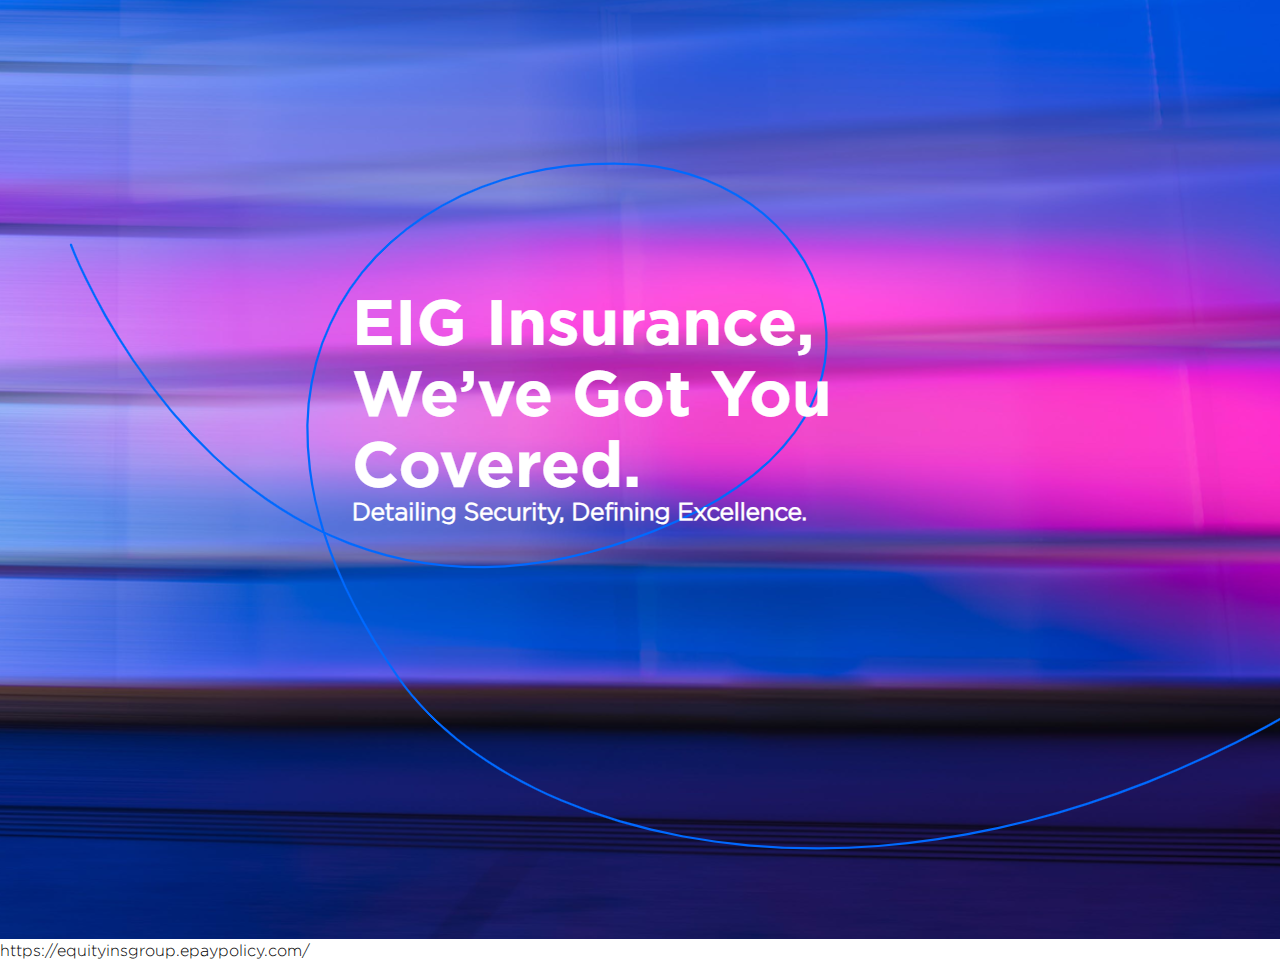
==== borrador.html @ a41b9a10 "first commit" ====
<!DOCTYPE html>
<html lang="en">
<head>
  <meta charset="UTF-8">
  <meta name="viewport" content="width=device-width, initial-scale=1.0">
  <link rel="stylesheet" href="./style/style.css" />
  <title>Document</title>
</head>
<body>
  <div class="prueba">
    <img src="./assets/img-index1.png">
    
  </div>
</body>
</html>
https://equityinsgroup.epaypolicy.com/
---- style/style.css ----
@font-face {
  font-family: "arial-bold";
  src: url("../fonts/Arial\ Bold.ttf");
  font-style: normal;
  font-weight: normal;
}
@font-face {
  font-family: "gotham-bold";
  src: url("../fonts/Gotham-Bold.otf");
  font-style: normal;
  font-weight: normal;
}
@font-face {
  font-family: "gotham-book";
  src: url("../fonts/Gotham-Book.otf");
  font-style: normal;
  font-weight: normal;
}
@font-face {
  font-family: "gotham-light";
  src: url("../fonts/Gotham-Light.otf");
  font-style: normal;
  font-weight: normal;
}
@font-face {
  font-family: "gotham-medium";
  src: url("../fonts/Gotham-Medium.otf");
  font-style: normal;
  font-weight: normal;
}

* {
  margin: 0px;
  padding: 0px;
}
body {
  font-family: "gotham-light";
}
header {
  background-color: black;
  position: fixed;
  width: 100%;
  top: 0px;
  z-index: 1000;
}
.broker-main {
  background-image: url(../assets/index.png);
  background-position: end;
  background-size: cover;
  background-repeat: no-repeat;
  height: 95vh;
}
.index-bg-line {
  position: relative;
  top: 68px;
  width: 83%;
}
.logo {
  width: 70%;
}
.menu-nav {
  width: 90%;
}

.collapse {
  justify-content: end;
}
.navbar-toggler {
  border: 2px solid white;
  margin-left: 10px;
}
.nav-link {
  color: white;
  font-weight: 300;
  margin: 0px 10px;
}
.nav-link:hover {
  color: #0068fc;
  font-weight: bold;
}
.quote {
  background-color: white;
  font-weight: bold;
  font-family: "gotham-bold";
  color: black;
  letter-spacing: 0px;
  text-align: center;
  padding: 8px 15px;
  width: 138px;
  border-radius: 25px;
  text-decoration: none;
}
.quote :hover {
  color: #0068fc;
}
.nav-link:focus {
  color: #0068fc !important;
}
a:hover {
  color: #0068fc !important;
}
.mobile-quote {
  display: none;
}
.main-slogan__container {
  margin-top: 45px;
}
.slogan-container {
  color: white;
  position: relative;
  top: 16.3rem;
  left: 19rem;
  width: 500px;
  font-size: 1.5rem;
  z-index: 100;
}
.slogan-container h1 {
  font-size: 3rem;
  font-family: "gotham-bold";
}
.slogan-container p {
  font-weight: bold;
}
.mobile-content {
  display: none;
}

/*QUOTE SECTION*/
.quote-header {
  display: flex;
  justify-content: space-between;
  align-items: center;
  padding: 10px;
  position: sticky;
  top: 0px;
  background-color: #0068fc;
}
.quote-bg {
  background-color: #0069ff;
}
.quote-tips_container {
  display: grid;
  grid-template-columns: repeat(3, 1fr);
  grid-template-rows: repeat(2, 1fr);
  justify-items: center;
}

.quote-tip {
  display: flex;
  flex-direction: column;
  align-items: center;
  justify-content: center;
  padding: 25px;
  color: white;
}
.quote-tip h4 {
  text-align: center;
  font-family: "gotham-book";
  font-weight: bold;
  font-size: 1.1rem;
}
.quote-tip p {
  text-align: center;
  padding: 0px 5rem;
  margin-top: 20px;
}
.quote-img {
  width: 12%;
  margin-bottom: 12px;
}
.first-quote {
  padding: 100px;
}
.label-container {
  display: flex;
  justify-content: space-evenly;
}
.label-container input {
  width: 400px;
  height: 50px;
  margin: 10px 0px;
  border-radius: 20px;
  border: none;
  outline: none;
}
.label-container label {
  color: white;
}
.form-container {
  display: flex;
  width: 75%;
  align-items: center;
  margin-top: 100px;
}
.form-container p {
  font-family: "gotham-bold";
  font-weight: bold;
  text-align: center;
  font-size: 2.5rem;
  margin-bottom: 20px;
  margin-right: 60px;
}
.refered-container {
  display: flex;
  justify-content: center;
}
.refered-container input {
  width: 825px;
  border-radius: 20px;
  outline: none;
  border: none;
  height: 50px;
  margin: 10px 5px;
}
.refered-container {
  color: white;
}
.text-area {
  height: 150px !important;
}
.form-paragraph {
  display: flex;
  justify-content: center;
}
.form-paragraph p {
  color: white;
  font-size: 14px;
  font-family: "gotham-light";
  font-weight: 100;
  text-align: left;
}
.form-section {
  display: flex;
  justify-content: center;
  margin-top: 30px;
}

.mailing span {
  color: white;
  margin-left: 2px;
  position: relative;
  bottom: 3px;
}
.mailing input {
  color: white;
}
.button-container {
  display: flex;
  justify-content: center;
}
.button-container input {
  width: 200px;
  background: white;
  color: black;
  font-family: "gotham-medium";
  border-radius: 20px;
  padding: 10px 0px;
  border: none;
  outline: none;
}

.contact {
  background: #0068fc;
}
.bi-arrow-down-short {
  font-size: 1.5rem;
  color: white;
  animation: drop-down 1s ease infinite;
}
@keyframes drop-down {
  0% {
    transform: translateY(10px);
  }
  25% {
    transform: translateY(0px);
  }
  100% {
    transform: translateY(10px);
  }
}
.icon-container {
  display: flex;
  justify-content: center;
  position: relative;
  top: 438px;
}
.contact-message__container {
  display: flex;
  justify-content: center;
  align-items: center;
  position: relative;
  top: 300px;
  color: white;
  padding: 0px 200px;
  text-align: center;
  font-size: 3rem;
}

/*slider*/
.slider-section {
  padding: 30px;
  margin: 4rem 0;
}
.slider-section h1 {
  font-size: 4rem;
  color: black;
  font-family: "gotham-bold";
  text-align: center;
}
.slider-section h5 {
  color: #0068fc;
  text-align: center;
  font-family: "gotham-bold";
  font-size: 2rem;
}
.carousel-control-prev-icon {
  background-image: url(../assets/chevron.left.png);
}
.carousel-dark .carousel-control-next-icon,
.carousel-dark .carousel-control-prev-icon {
  filter: none;
}
.carousel-control-next-icon,
.carousel-control-prev-icon {
  width: 4rem;
  height: 7rem;
}
.carousel-control-next-icon {
  background-image: url(../assets/chevron.righ.png);
}
.card-wrapper {
  display: flex;
  justify-content: center;
}
.card {
  margin: 20px 0px;
  border: none;
  width: 25%;
  display: flex;
  flex-direction: column;
  align-items: center;
  justify-content: baseline;
  height: 450px;
}
.card-image {
  width: 300px;
  height: 300px;
  border-radius: 5px;
}
.card h4 {
  font-size: 1.2rem;
  color: black;
  font-family: "gotham-bold";
  margin-top: 10px;
}
.card p {
  text-align: center;
  width: 80%;
  color: #0069ff;
  margin-top: 5px;
  font-family: "gotham-book";
  padding: 0px 24px;
  font-size: 15px;
}

.slider-button__container {
  display: flex;
  justify-content: center;
}
.slider-quote {
  background-color: #0068fc;
  border-radius: 30px;
  color: white;
  padding: 10px 15px;
  font-family: "gotham-book";
  outline: none;
  border: none;
  margin: 15px;
}

/* win-section */
.win-section {
  background-color: #e8e8e8;
  padding-top: 200px;
  padding-bottom: 50px;
  height: 95vh;
}
.win-section .card-wrapper {
  height: 420px;
}
.win-section h2 {
  color: black;
  font-family: "gotham-bold";
  font-size: 3rem;
  text-align: center;
}
.win-section p {
  color: #0068fc;
  font-family: "gotham-medium";
  text-align: center;
  font-size: 1.7rem;
  padding: 0px 50px;
}

.slick-list {
  position: relative;
  display: flex;
  align-items: center;
  width: fit-content;
  padding: 10px 0px;
  margin: 0px auto;
  max-width: 95vw;
  overflow: hidden;
}
.slick-track {
  position: relative;
  top: 0;
  left: 0;
  display: flex;
  justify-content: center;
  transition: 0.5s ease-in-out;
}
.slick {
  position: relative;
  width: 350px;
  padding: 0 18px;
  float: left;
  box-sizing: border-box;
  display: flex;
  flex-direction: column;
  align-items: center;
  height: 100%;
  margin: 15px;
}
.star {
  width: 45%;
}
.slick h4 {
  color: #0068fc;
  font-family: "gotham-bold";
  margin-top: 10px;
  font-size: 1.1rem;
}

.slick h6 {
  font-family: "gotham-bold";
}

/* buttons */

.slick-arrow {
  border-radius: 30px;
  background-color: #fff;
  position: absolute;
  z-index: 4;
  width: 48px;
  height: 48px;
  text-align: center;
  box-shadow: 0 2px 5px 0 rgba(0, 0, 0, 0.15);
  border: 0;
  cursor: pointer;
}
.slick-arrow:focus {
  outline: 0;
}
.slick-arrow svg {
  width: 12px;
  height: 100%;
  color: rgba(0, 0, 0, 0.7);
}
.slick-prev {
  left: 0px;
}
.slick-next {
  right: 0px;
}
.slick p {
  color: black;
  font-size: 0.9rem;
  padding: 0px;
  font-family: "gotham-light";
}

/*find section*/
.find {
  padding: 80px;
}
.find h2 {
  color: #0069ff;
  font-size: 3rem;
  text-align: center;
  font-family: "gotham-bold";
}
.find p {
  font-size: 1.3rem;
  text-align: center;
  padding: 0px 100px;
  font-family: "gotham-book";
  margin-bottom: 50px;
}
.agent-container {
  display: grid;
  grid-template-columns: repeat(4, 1fr);
}
.agent-item {
  padding: 20px;
}
.agent-item h5 {
  color: #0068fc;
  font-family: "gotham-bold";
  text-align: center;
}
.agent-item h6 {
  text-align: center;
  font-size: 1rem;
  font-family: "gotham-bold";
}
.agent-item p {
  color: black;
  text-align: center;
  font-size: 1rem;
  font-weight: 100;
  font-family: "gotham-light";
  padding: 0;
  margin: 0;
}
.map-container {
  display: flex;
  justify-content: center;
}

/*form-quote section*/
.quote-form__section {
  background-color: black;
  height: 95vh;
  color: white;
  display: flex;
  flex-direction: column;
  align-items: center;
  justify-content: center;
}
.quote-form__section h2 {
  font-size: 3rem;
  font-family: "gotham-bold";
  margin-bottom: 50px;
}
.quote-form__section h4 {
  font-family: "gotham-bold";
}
.quote-form__section input {
  background-color: black;
  border: none;
  border-bottom: 2px solid white;
  width: 600px;
}
.quote-form__section .black-button {
  background-color: #0068fc;
  color: white;
  outline: none;
  border: none;
  width: 170px;
  margin: 50px 0px;
}
label {
  display: inline-block;
  font-size: 1.5rem;
  font-family: "gotham-bold";
}

/*companie-section*/
.companie-section {
  color: white;
  background-color: #919191;
  padding: 120px 20px;
  display: flex;
  flex-direction: column;
  align-items: center;
}
.companie-section h4 {
  font-size: 1.8rem;
  font-family: "gotham-book";
  text-align: center;
  font-weight: bold;
  margin-bottom: 60px;
}
.companie-container {
  display: flex;
  justify-content: space-evenly;
  align-items: center;
}
.companie-items {
  display: grid;
  grid-template-columns: repeat(3, 1fr);
  grid-template-rows: repeat(3, 1fr);
  justify-items: center;
  align-items: center;
  gap: 20px;
  width: 70%;
}
.companie-items img {
  width: 70%;
}
.companie-text h2 {
  font-size: 3.3rem;
  font-family: "gotham-bold";
}

.companie-text {
  display: flex;
  flex-direction: column;
  margin-left: 30px;
}
.companie-text p {
  font-size: 1.2rem;
}

.companie-button {
  color: #0068fc;
  background-color: white;
  border: none;
  border-radius: 30px;
  padding: 10px 30px;
  font-family: "gotham-bold";
  margin-top: 50px;
}

/*contact section*/
.contact-section {
  background-color: #0068fc;
}

footer {
  background-color: black;
  padding: 30px 0px;
  display: flex;
  justify-content: space-around;
  align-items: center;
  color: white;
}
footer img {
  width: 10%;
}
.data-footer div {
  display: flex;
}
.data-footer i {
  margin: 0px 10px;
}
.button-footer {
  height: 120px;
  display: flex;
  flex-direction: column;
  justify-content: space-around;
}
.link-footer {
  background-color: #0069ff;
  color: white;
  text-align: center;
  font-weight: bold;
  font-family: "gotham-bold";
  padding: 8px 15px;
  width: 138px;
  border-radius: 25px;
  text-decoration: none;
}
.link-footer:hover {
  color: black;
}
/*media queries*/

@media only screen and (min-width: 1400px) and (max-width: 1600px) {
  .navbar-expand-lg .navbar-collapse {
    width: 100%;
    justify-content: space-around;
  }
  .slogan-container {
    top: 11.5rem;
    left: 15.5rem;
  }

  .slogan-container {
    font-size: 1.2rem;
  }

  .form-container {
    width: 65%;
  }
  .slider-section {
    margin-top: 80px;
  }
  .slider-section h1 {
    font-size: 3.5rem;
  }
  .card {
    margin: 0;
  }
  .card-image {
    width: 250px;
    height: 250px;
  }
  .card p {
    padding: 0px;
  }
  .slider-quote {
    margin: 0;
  }
  .slick {
    width: 260px;
  }
  .slick h4 {
    font-size: 1rem;
    text-align: center;
  }
  .carousel-control-prev-icon {
    width: 3rem;
    height: 6rem;
  }
  .carousel-control-next-icon,
  .carousel-control-prev-icon {
    width: 3rem;
    height: 6rem;
  }
  .win-section {
    padding-top: 40px;
    padding-bottom: 30px;
    margin-top: 100px;
  }
  .win-section .card-wrapper {
    height: 557px;
  }
  .companie-items {
    gap: 15px;
    width: 50%;
  }
  .companie-text h2 {
    font-size: 3rem;
  }
  .companie-button {
    margin-top: 25px;
  }
  .nav-link {
    margin: 0px 8px;
    font-size: 0.8rem;
  }
  .quote {
    width: 120px;
  }
  .logo {
    width: 90%;
  }
}

@media only screen and (min-width: 1200px) and (max-width: 1399px) {
  .slogan-container {
    font-size: 1.6rem;
    width: 450px;
    top: 5rem;
    left: 13.5rem;
  }
  .slogan-container h1 {
    font-size: 2.5rem;
  }
  .form-container {
    width: 60%;
  }
  .label-container input {
    width: 300px;
  }
  .refered-container input {
    width: 635px;
  }
  .quote-tips_container {
    grid-template-columns: repeat(2, 1fr);
    grid-template-rows: repeat(3, 1fr);
  }

  .card-image {
    width: 250px;
    height: 250px;
  }
  .card p {
    width: 100%;
    padding: 0px 10px;
  }
  .agent-container {
    grid-template-columns: repeat(3, 1fr);
  }
  .companie-items {
    gap: 10px;
    width: 40%;
  }
  footer {
    flex-direction: column;
    align-items: center;
  }
}

@media only screen and (min-width: 991px) and (max-width: 1199px) {
  .slogan-container h1 {
    font-size: 2.3rem;
  }
  .slogan-container {
    font-size: 1.1rem;
    width: 450px;
    top: 6.8rem;
    left: 15.6rem;
  }

  .label-container {
    justify-content: center;
  }
  .label-container input {
    width: 300px;
  }
  .refered-container input {
    width: 600px;
  }
  .quote-tips_container {
    grid-template-columns: repeat(2, 1fr);
    grid-template-rows: repeat(3, 1fr);
  }
  /*carousel*/

  .card {
    width: 35%;
  }

  .card-image {
    width: 250px;
    height: 250px;
  }
  .card p {
    width: 100%;
    padding: 0px;
  }
  .agent-container {
    grid-template-columns: repeat(3, 1fr);
  }
  .mailing {
    padding-left: 20px;
  }
  .companie-section {
    padding: 100px 20px;
  }
  .companie-items {
    gap: 15px;
    width: 50%;
  }

  .companie-text h2 {
    font-size: 3rem;
  }
  .companie-button {
    margin-top: 30px;
  }
  footer {
    flex-direction: column;
    align-items: center;
  }
}

@media only screen and (min-width: 300px) and (max-width: 991px) {
  .mobile-quote {
    display: flex;
    justify-content: center;
    align-items: center;
  }

  .broker-main {
    background-image: url(../assets/mobile.png);
    background-position: center center;
    height: 60vh;
    display: flex;
    flex-direction: column;
    align-items: center;
    justify-content: space-between;
    margin-top: 80px;
  }

  .main-slogan__container {
    display: none;
  }
  .navbar-brand {
    display: flex;
    justify-content: center;
  }
  .nav-link {
    font-size: 0.8rem;
  }
  .logo {
    width: 100%;
    margin: 0;
  }
  .quote {
    width: 118px;
    margin: 10px 0px;
    font-size: 0.7rem;
  }
  .mobile-content {
    display: block;
    background-color: #0069ff;
    color: white;
    display: flex;
    justify-content: center;
    align-items: center;
    padding: 20px;
    height: 40vh;
  }
  .mobile-container {
    display: flex;
    flex-direction: column;
    align-items: center;
    padding: 10px;
  }
  .mobile-slogan__container {
    font-family: "gotham-book";
    font-size: 1.2rem;
    padding: 0px 10px;
    text-align: center;
  }

  .mobile-slogan__container h1 {
    font-size: 2rem;
    font-family: "gotham-bold";
    text-align: center;
  }
  .mobile-slogan__container p {
    text-align: center;
  }
  .first-quote {
    padding: 10px;
  }
  .form-container {
    width: 133%;
    padding: 5px;
  }
  .quote-tip {
    padding: 5px;
  }
  .quote-tip p {
    padding: 0px 5px;
  }
  .quote-tips_container {
    display: grid;
    grid-template-columns: repeat(1, 1fr);
    grid-template-rows: repeat(6, 1fr);
    justify-items: center;
  }
  .label-container input {
    width: 90%;
    height: 28px;
    margin: 0px 10px;
  }
  .label-container {
    justify-content: center;
  }
  .refered-container input {
    width: 330px;
    height: 28px;
  }
  .form-container p {
    font-size: 1rem;
    padding: 0px 5px;
  }
  .form-paragraph p {
    font-size: 10px;
    padding: 10px;
    text-align: center;
  }
  .button-container input {
    margin-top: 5px;
    padding: 5px 0px;
  }
  .radio {
    color: white;
  }
  /*carousel*/
  .slider-section h1 {
    font-size: 3rem;
  }
  .slider-section h5 {
    font-size: 1.5rem;
  }
  .carousel-control-prev-icon {
    width: 3rem;
    height: 4rem;
  }
  .carousel-control-next-icon {
    width: 3rem;
    height: 4rem;
  }
  .card {
    width: 60%;
  }

  .card-image {
    width: 250px;
    height: 250px;
  }
  .card p {
    padding: 0;
    width: 70%;
    display: flex;
    justify-content: center;
  }
  .find p {
    padding: 0px;
  }
  .agent-container {
    grid-template-columns: repeat(2, 1fr);
  }

  .map-container img {
    width: 100%;
  }
  .mailing {
    padding-left: 20px;
  }
  /*quote*/
  .quote-form__section input {
    width: 350px;
  }
  .quote-form__section label {
    font-size: 1rem;
  }
  .companie-section {
    padding: 90px 20px;
    align-items: center;
  }
  .companie-section h4 {
    margin-bottom: 30px;
  }
  .companie-container {
    flex-direction: column-reverse;
    align-items: center;
  }
  .companie-text h2 {
    text-align: center;
    font-size: 2.5rem;
  }
  .companie-text p {
    text-align: center;
  }
  .win-section {
    padding-top: 75px;
  }
  footer {
    flex-direction: column;
    align-items: center;
  }
  .data-footer {
    display: flex;
    flex-direction: column;
  }
  .data-footer div {
    margin: 0px 10px;
  }

  footer img {
    width: 25%;
    margin-bottom: 10px;
  }
  .button-footer {
    height: 133px;
    display: flex;
    flex-direction: column;
    justify-content: space-around;
  }
}
@media only screen and (min-width: 300px) and (max-width: 795px) {
  .agent-container {
    grid-template-columns: repeat(1, 1fr);
  }
}
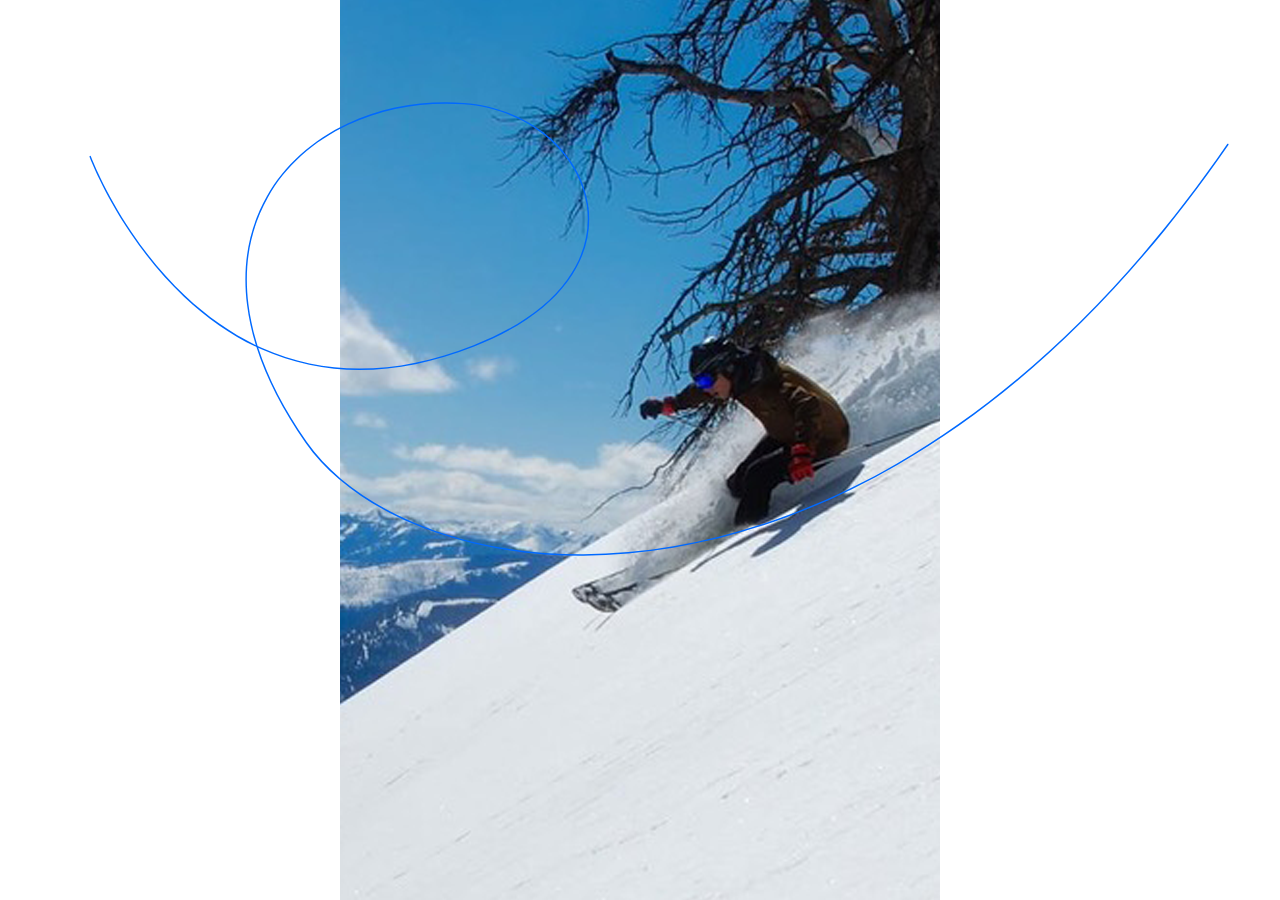
==== commit af2700cd: "add changes" ====
--- a/borrador.html
+++ b/borrador.html
@@ -8,9 +8,10 @@
 </head>
 <body>
   <div class="prueba">
-    <img src="./assets/img-index1.png">
+    
+      <img class="borrador" src="./assets/EIG_e_Stroke.svg">
+    </div>
     
   </div>
 </body>
 </html>
-https://equityinsgroup.epaypolicy.com/--- a/style/style.css
+++ b/style/style.css
@@ -43,7 +43,50 @@
   top: 0px;
   z-index: 1000;
 }
-.broker-main {
+
+/*main-carousel_section*/
+.carousel-main {
+  margin-top: 50px;
+}
+.index-1 {
+  height: 939px;
+  background-image: url(../assets/img-index1.png);
+  background-position: center;
+  background-repeat: no-repeat;
+  background-size: cover;
+  object-fit:cover ;
+}
+.index-2 {
+  height: 939px;
+  background-image: url(../assets/img-index2.png);
+  background-position: bottom;
+  background-repeat: no-repeat;
+  background-size: cover;
+  object-fit:cover ;
+}
+.index-3 {
+  height: 939px;
+  background-image: url(../assets/img-index3.png);
+  background-position: center;
+  background-repeat: no-repeat;
+  background-size: cover;
+}
+ 
+.slogan-index {
+  color: white;
+    position: relative;
+    top: 9.3rem;
+    left: 22rem;
+    width: 500px;
+    font-size: 1.5rem;
+    z-index: 100
+}
+.slogan-index h1 {
+  font-size: 4rem;
+  font-family: "gotham-bold";
+}
+ /*landing-quote__section*/
+.index-main {
   background-image: url(../assets/index.png);
   background-position: end;
   background-size: cover;
@@ -86,7 +129,6 @@
   letter-spacing: 0px;
   text-align: center;
   padding: 8px 15px;
-  width: 138px;
   border-radius: 25px;
   text-decoration: none;
 }
@@ -174,6 +216,7 @@
 .label-container {
   display: flex;
   justify-content: space-evenly;
+  margin: 10px 0px;
 }
 .label-container input {
   width: 400px;
@@ -187,18 +230,14 @@
   color: white;
 }
 .form-container {
-  display: flex;
-  width: 75%;
-  align-items: center;
-  margin-top: 100px;
+  width: 50%;
 }
 .form-container p {
-  font-family: "gotham-bold";
+  font-family: "gotham-book";
   font-weight: bold;
   text-align: center;
-  font-size: 2.5rem;
+  font-size: 1.8rem;
   margin-bottom: 20px;
-  margin-right: 60px;
 }
 .refered-container {
   display: flex;
@@ -235,7 +274,7 @@
   margin-top: 30px;
 }
 
-.mailing span {
+.mailing spam {
   color: white;
   margin-left: 2px;
   position: relative;
@@ -295,7 +334,6 @@
   text-align: center;
   font-size: 3rem;
 }
-
 /*slider*/
 .slider-section {
   padding: 30px;
@@ -322,8 +360,8 @@
 }
 .carousel-control-next-icon,
 .carousel-control-prev-icon {
-  width: 4rem;
-  height: 7rem;
+  width: 2rem;
+  height: 4rem;
 }
 .carousel-control-next-icon {
   background-image: url(../assets/chevron.righ.png);
@@ -352,6 +390,7 @@
   color: black;
   font-family: "gotham-bold";
   margin-top: 10px;
+  text-align: center;
 }
 .card p {
   text-align: center;
@@ -376,6 +415,14 @@
   outline: none;
   border: none;
   margin: 15px;
+}
+.slider-quote a {
+  color: white;
+  text-decoration: none;
+  font-family: "gotham-bold";
+}
+.slider-quote a:hover {
+  color: black!important;
 }
 
 /* win-section */
@@ -528,7 +575,9 @@
   display: flex;
   justify-content: center;
 }
-
+.map-container img {
+  width: 980px;
+}
 /*form-quote section*/
 .quote-form__section {
   background-color: black;
@@ -566,12 +615,45 @@
   font-size: 1.5rem;
   font-family: "gotham-bold";
 }
+/*difference*/
+.difference {
+  display: flex;
+  justify-content: center;
+  flex-direction: column;
+  align-items: center;
+  background-color: #0069ff;
+  padding: 120px 30px;
+  height: 90vh;
+}
+.difference-text {
+  margin-left: 50px;
+  display: flex;
+  justify-content: space-around;
+  align-items: center;  
+}
+.difference-text img {
+  width: 660px;
+}
+.difference p {
+  margin-bottom: 0px;
+  font-size: 1.6rem; 
+  color: white;
+  width: 70%;
+  padding: 10px 90px;
+}
+.difference h2 {
+  font-size: 3.5rem;
+  font-family: "gotham-bold";
+  z-index:2;
+  color: #0068fc;
+}
+
 
 /*companie-section*/
 .companie-section {
   color: white;
   background-color: #919191;
-  padding: 120px 20px;
+  padding: 65px 20px;
   display: flex;
   flex-direction: column;
   align-items: center;
@@ -598,7 +680,7 @@
   width: 70%;
 }
 .companie-items img {
-  width: 70%;
+  width: 60%;
 }
 .companie-text h2 {
   font-size: 3.3rem;
@@ -623,7 +705,9 @@
   font-family: "gotham-bold";
   margin-top: 50px;
 }
-
+.companie-button a {
+  text-decoration: none;
+}
 /*contact section*/
 .contact-section {
   background-color: #0068fc;
@@ -636,6 +720,7 @@
   justify-content: space-around;
   align-items: center;
   color: white;
+  border-top: 1px solid #393939;
 }
 footer img {
   width: 10%;
@@ -651,6 +736,7 @@
   display: flex;
   flex-direction: column;
   justify-content: space-around;
+  align-items: center;
 }
 .link-footer {
   background-color: #0069ff;
@@ -670,20 +756,44 @@
 
 @media only screen and (min-width: 1400px) and (max-width: 1600px) {
   .navbar-expand-lg .navbar-collapse {
-    width: 100%;
+    width: 113%;
     justify-content: space-around;
   }
+
+  /*index*/
+  .slogan-index {
+    top: 6.3rem;
+    left: 15rem;
+    font-size: 1.3rem;
+  }
+  .slogan-index h1 {
+    font-size: 3rem;
+  }
   .slogan-container {
-    top: 11.5rem;
-    left: 15.5rem;
-  }
-
+    top: 6.5rem;
+    left: 13.5rem;
+  }
   .slogan-container {
     font-size: 1.2rem;
   }
 
   .form-container {
     width: 65%;
+  }
+
+  .form-container {
+    width: 65%;
+  }
+  .label-container label {
+    font-size: 1.3rem;
+  }
+  .label-container input  {
+    width: 384px;
+    height: 39px;
+    margin: 10px 6px
+  }
+  .refered-container input {
+    height: 39px;
   }
   .slider-section {
     margin-top: 80px;
@@ -712,14 +822,23 @@
     text-align: center;
   }
   .carousel-control-prev-icon {
-    width: 3rem;
-    height: 6rem;
+    width: 2rem;
+    height: 4rem;
   }
   .carousel-control-next-icon,
   .carousel-control-prev-icon {
-    width: 3rem;
-    height: 6rem;
-  }
+    width: 2rem;
+    height: 4rem;
+  }
+  /*difference*/
+  .difference-text {
+    flex-direction: column;
+  }
+  .difference-text p {
+    padding: 12px 0px;
+    font-size: 1.3rem ;  }
+  /*testimonials*/
+
   .win-section {
     padding-top: 40px;
     padding-bottom: 30px;
@@ -728,14 +847,23 @@
   .win-section .card-wrapper {
     height: 557px;
   }
+  .companie-section {
+    padding: 54px 20px;
+  }
   .companie-items {
     gap: 15px;
     width: 50%;
   }
+  .companie-items img {
+    width: 60%;
+  }
+  .companie-text {
+    margin-left: 65px;
+  }
   .companie-text h2 {
-    font-size: 3rem;
-  }
-  .companie-button {
+    font-size: 2.5rem;
+  }
+  .companie-buttremon {
     margin-top: 25px;
   }
   .nav-link {
@@ -746,15 +874,47 @@
     width: 120px;
   }
   .logo {
-    width: 90%;
+    width: 84%;
+  }
+  .carousel-main {
+    margin-top:66px;
+  }
+  .index-1 {
+    background-image: url(../assets/img-index1-tablet.png);
+    background-position: bottom;
+    height: 680px;
+  }
+  .index-2 {
+    background-image: url(../assets/img-index2-tablet.png);
+    background-size: cover;
+    height: 680px;
+  }
+  .index-3 {
+    background-image: url(../assets/img-index-tablet-3.png);
+    background-size: cover;
+    background-position: bottom;
+    height: 680px;
   }
 }
 
 @media only screen and (min-width: 1200px) and (max-width: 1399px) {
+   header {
+    padding: 10px 0px ;
+   }
+   .logo {
+    width: 280px
+   }
+   .nav-link {
+    font-size: 0.9rem;
+   }
+   .quote {
+    font-size: 0.9rem;
+    width: 93px;
+   }
   .slogan-container {
-    font-size: 1.6rem;
+    font-size: 1.3rem;
     width: 450px;
-    top: 5rem;
+    top: 10rem;
     left: 13.5rem;
   }
   .slogan-container h1 {
@@ -793,9 +953,86 @@
     flex-direction: column;
     align-items: center;
   }
+  .carousel-main {
+    margin-top: 80px;
+  }
+  .index-1 {
+    background-image: url(../assets/img-index-ipad-1.png);
+    background-size: cover;
+    background-position: bottom;
+    height: 585px;
+  }
+  .index-2 {
+    background-image: url(../assets/img-index-ipad-2.png);
+    background-size: cover;
+    background-position: center;
+    height: 585px;
+  }
+  .index-3 {
+    background-image: url(../assets/img-index-ipad-3.png);
+    background-size: cover;
+    background-position: bottom;
+    height: 585px;
+  }
+  .slogan-index h1 {
+    font-size: 2.8rem;
+  }
+  .slogan-index p {
+    font-size: 1rem;
+  }
+  .slogan-index {
+    top: 4.3rem;
+    left: 16rem;
+  }
+  /*difference*/
+  .difference-text {
+    flex-direction: column;
+  }
+  .difference-text p {
+    padding: 12px 0px;
+    font-size: 1.3rem ;  }
 }
 
 @media only screen and (min-width: 991px) and (max-width: 1199px) {
+  .nav-link {
+    margin: 0;
+    font-size: 0.8rem;
+  }
+  .navbar-expand-lg .navbar-collapse {
+    width: 100%;
+  }
+  .carousel-main {
+    margin-top: 50px;
+}
+  .index-1 {
+    background-image: url(../assets/img-index-ipad-b1.png);
+    background-size: cover;
+    background-position: bottom;
+    height: 585px;
+  }
+  .index-2 {
+    background-image: url(../assets/img-index-ipad-b2.png);
+    background-size: cover;
+    background-position: center;
+    height: 585px;
+  }
+  .index-3 {
+    background-image: url(../assets/img-index-ipad-b3.png);
+    background-size: cover;
+    background-position: bottom;
+    height: 585px;
+  }
+  .slogan-index h1 {
+    font-size: 2.8rem;
+  }
+  .slogan-index p {
+    font-size: 1rem;
+  }
+  .slogan-index {
+    top: 4.3rem;
+    left: 12rem;
+  }
+  
   .slogan-container h1 {
     font-size: 2.3rem;
   }
@@ -805,6 +1042,13 @@
     top: 6.8rem;
     left: 15.6rem;
   }
+/*difference*/
+.difference-text {
+  flex-direction: column;
+}
+.difference-text p {
+  padding: 12px 0px;
+  font-size: 1.2rem ;  }
 
   .label-container {
     justify-content: center;
@@ -859,14 +1103,71 @@
   }
 }
 
-@media only screen and (min-width: 300px) and (max-width: 991px) {
+@media only screen and (min-width: 600px) and (max-width: 991px) {
+  
+  .carousel-main {
+    margin-top: 99px;
+}
+  .index-1 {
+    background-image: url(../assets/img-index-mobile-1.png);
+    background-size: cover;
+    background-position: center;
+    height: 750px;
+  }
+  .index-2 {
+    background-image:url(../assets/img-index-mobile-2.png);
+    background-size: cover;
+    background-position: center;
+    height: 750px;
+  }
+  
+  .index-3 {
+    background-image: url(../assets/img-index-mobile-3.png);
+    background-size: cover;
+    background-position: bottom;
+    height: 750px;
+  }
+  
+  .slogan-index {
+    width: 300px;
+    top: 17.3rem;
+    left: 14rem;
+    }
+    
+  
+  .slogan-index h1 {
+    font-size: 1.8rem;
+  }
+  .slogan-index p {
+    font-size: 1rem;
+  }
+  
+  
   .mobile-quote {
     display: flex;
     justify-content: center;
     align-items: center;
   }
 
-  .broker-main {
+  /*difference*/
+  .difference {
+    margin-left: 0;
+  }
+  .difference-text {
+    margin-left: 0px;
+  }
+  .difference-text img {
+    width: 450px;
+}
+  .difference-text {
+    flex-direction: column;
+  }
+  .difference-text p {
+    padding: 12px 0px;
+    font-size: 1rem ;  }
+  /*landing-quote__section*/
+
+  .index-main {
     background-image: url(../assets/mobile.png);
     background-position: center center;
     height: 60vh;
@@ -931,8 +1232,9 @@
     padding: 10px;
   }
   .form-container {
-    width: 133%;
+    width: 100%;
     padding: 5px;
+    flex-direction: column;
   }
   .quote-tip {
     padding: 5px;
@@ -975,6 +1277,10 @@
     color: white;
   }
   /*carousel*/
+  .slider-section {
+    padding: 25px;
+    margin: 0;
+}
   .slider-section h1 {
     font-size: 3rem;
   }
@@ -991,6 +1297,7 @@
   }
   .card {
     width: 60%;
+    height: 463px;
   }
 
   .card-image {
@@ -999,10 +1306,14 @@
   }
   .card p {
     padding: 0;
-    width: 70%;
+    width: 100%;
     display: flex;
     justify-content: center;
   }
+  .find {
+    padding: 38px;
+  }
+
   .find p {
     padding: 0px;
   }
@@ -1020,8 +1331,18 @@
   .quote-form__section input {
     width: 350px;
   }
+  .quote-form__section {
+    padding: 0px 15px;
+    height: 80vh;
+  }
+  .quote-form__section h4 {
+    text-align: center;
+  }
   .quote-form__section label {
     font-size: 1rem;
+  }
+  .companie-text {
+    margin-left: 0px
   }
   .companie-section {
     padding: 90px 20px;
@@ -1036,10 +1357,13 @@
   }
   .companie-text h2 {
     text-align: center;
-    font-size: 2.5rem;
+    font-size: 2.1rem;
   }
   .companie-text p {
     text-align: center;
+  }
+  .companie-items img {
+    width: 100%;
   }
   .win-section {
     padding-top: 75px;
@@ -1051,6 +1375,10 @@
   .data-footer {
     display: flex;
     flex-direction: column;
+    align-items: center;
+  }
+  .data-footer p {
+    text-align: center;
   }
   .data-footer div {
     margin: 0px 10px;
@@ -1059,6 +1387,12 @@
   footer img {
     width: 25%;
     margin-bottom: 10px;
+  }
+  .link-footer {
+    width: 100px;
+  }
+  .quote {
+    width: 106px;
   }
   .button-footer {
     height: 133px;
@@ -1067,8 +1401,85 @@
     justify-content: space-around;
   }
 }
-@media only screen and (min-width: 300px) and (max-width: 795px) {
+@media only screen and (min-width: 300px) and (max-width: 600px) {
+  .carousel-main {
+    margin-top: 100px;
+}
+  .index-1 {
+    background-image: url(../assets/img-index-minimobile-1.png);
+    background-size: cover;
+    background-position: center;
+    height: 750px;
+  }
+  .index-2 {
+    background-image: url(../assets/img-index-minimobile-2.png);
+    background-size: cover;
+    background-position: center;
+    height: 750px;
+  }
+  
+  .index-3 {
+    background-image: url(../assets/img-index-minimobile-3.png);
+    background-size: cover;
+    background-position: bottom;
+    height: 750px;
+  }
+  
+    .slogan-index {
+    width: 300px;
+    top: 15rem;
+    left: 5rem;
+}
+  .slogan-index h1 {
+    font-size: 1.8rem;
+  }
+  .slogan-index p {
+    font-size: 1rem;
+  }
+.carousel-control-next-icon, .carousel-control-prev-icon {
+  width: 1rem;
+  height: 2rem;
+}
+/*difference*/
+
+  /*difference*/
+  .difference {
+    margin-left: 0;
+    padding: 98px 0px
+  }
+  .difference-text {
+    margin-left: 0px;
+  }
+  .difference-text img {
+    width: 320px;
+}
+  .difference-text {
+    flex-direction: column;
+  }
+  .difference-text p {
+    padding: 12px 0px;
+    font-size: 1rem ;  }
+
   .agent-container {
     grid-template-columns: repeat(1, 1fr);
   }
-}
+  .map-container img {
+    width: 100%;
+  }
+  .quote-form__section input {
+    width: 310px;
+  }
+}
+  
+.prueba {
+  background-image: url(../assets/prueba-1.png);
+  background-position: bottom;
+  background-repeat: no-repeat; 
+  height: 900px;
+}
+.borrador {
+  width: 90%;
+  position: relative;
+  bottom: -100px;
+  left:83px
+}